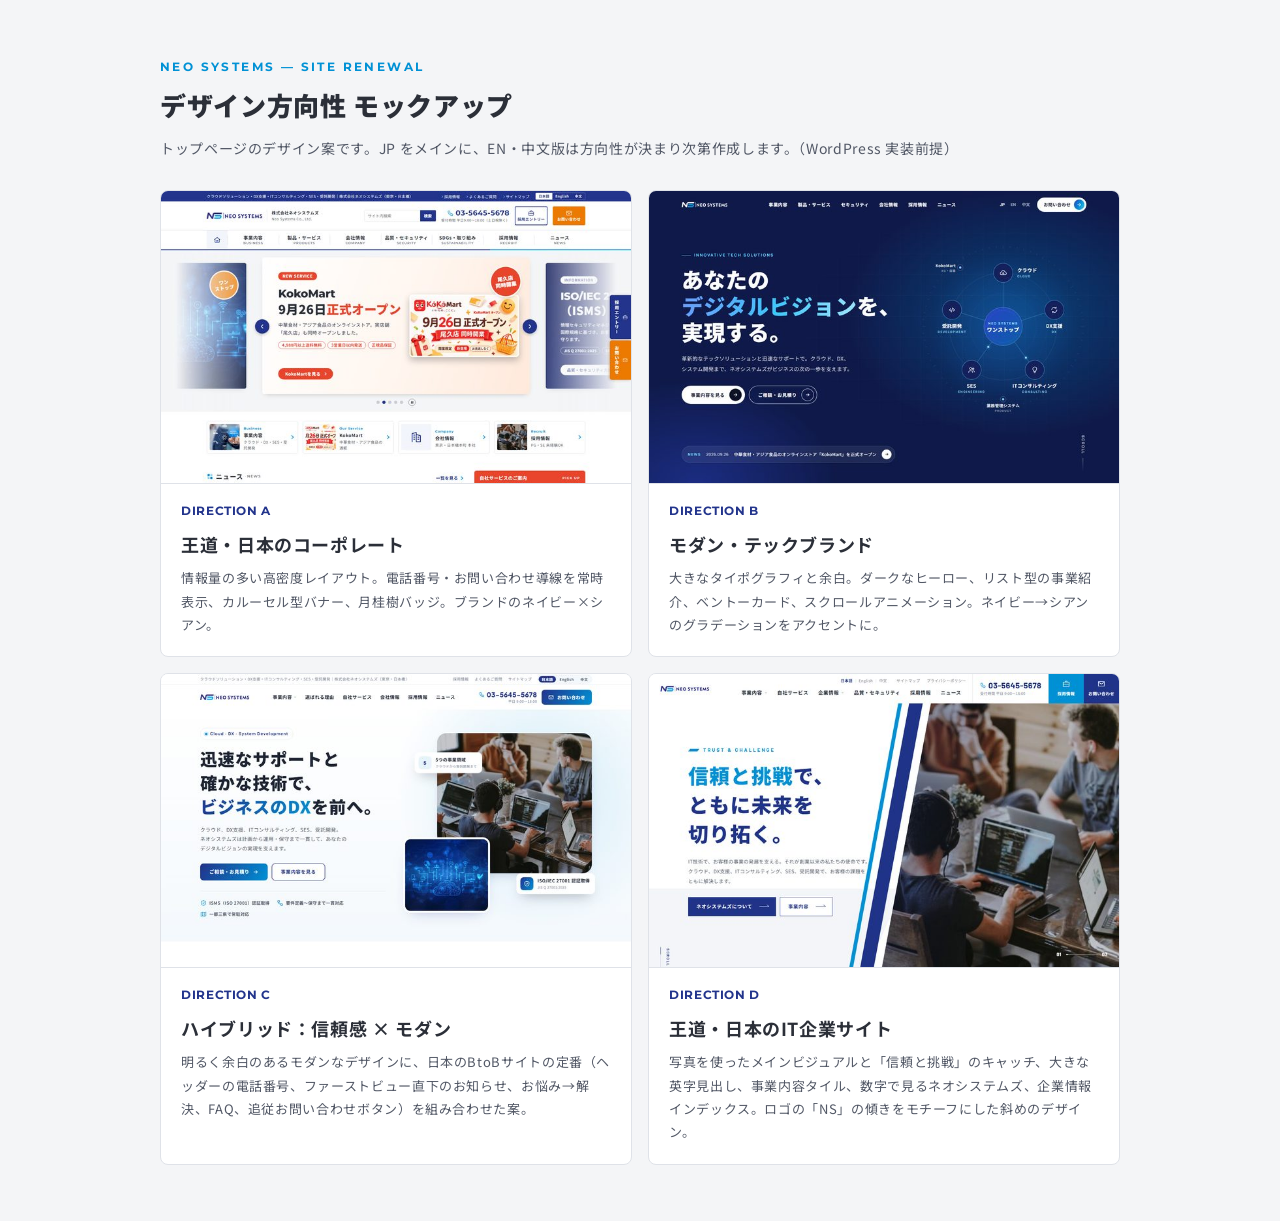
==== mockup/index.html @ b33e13f8 "Show all four directions with thumbnails in the mockup index - Restore the original Hanajirushi-base" ====
<!DOCTYPE html>
<html lang="ja">
<head>
<meta charset="utf-8">
<meta name="viewport" content="width=device-width,initial-scale=1">
<title>Neo Systems リニューアル デザイン案</title>
<link href="https://fonts.googleapis.com/css2?family=Noto+Sans+JP:wght@400;700;900&family=Montserrat:wght@600;700&display=swap" rel="stylesheet">
<style>
:root{--pri:#22348c;--acc:#0091d5;--ink:#2b2f38;--ink-2:#525866;--line:#dfe2e8;--gray:#f4f5f7}
*{box-sizing:border-box;margin:0;padding:0}
body{font-family:'Noto Sans JP',sans-serif;color:var(--ink);background:var(--gray);line-height:1.8;letter-spacing:.04em}
.wrap{width:min(960px,100% - 32px);margin:0 auto;padding:56px 0}
.k{font-family:Montserrat,sans-serif;font-size:12px;font-weight:700;letter-spacing:.2em;color:var(--acc)}
h1{font-size:26px;font-weight:900;margin-top:4px}
p.lead{color:var(--ink-2);font-size:14px;margin-top:8px}
ul{list-style:none;display:grid;grid-template-columns:repeat(auto-fill,minmax(min(380px,100%),1fr));gap:16px;margin-top:28px}
li a,li div{display:flex;flex-direction:column;gap:6px;height:100%;padding:20px;background:#fff;border:1px solid var(--line);border-radius:8px;text-decoration:none;color:inherit;transition:.2s;overflow:hidden}
li .shot{display:block;margin:-20px -20px 10px;aspect-ratio:16/10;overflow:hidden;border-bottom:1px solid var(--line);background:var(--gray)}
li .shot img{display:block;width:100%;height:100%;object-fit:cover;object-position:top;transition:transform .5s ease}
li a:hover .shot img{transform:scale(1.03)}
li a:hover{border-color:var(--pri);box-shadow:0 8px 20px -12px rgba(34,52,140,.5)}
li b{font-size:18px}
li span{font-family:Montserrat,sans-serif;font-size:12px;font-weight:700;color:var(--pri)}
li small{font-size:13px;color:var(--ink-2)}
li div{opacity:.55;border-style:dashed}
</style>
</head>
<body><div class="wrap">
<p class="k">NEO SYSTEMS — SITE RENEWAL</p>
<h1>デザイン方向性 モックアップ</h1>
<p class="lead">トップページのデザイン案です。JP をメインに、EN・中文版は方向性が決まり次第作成します。（WordPress 実装前提）</p>
<ul>
<li><a href="a-standard/ja/index.html"><span class="shot"><img src="thumbs/a-standard.jpg" alt="Direction A トップページのファーストビュー" width="720" height="450" loading="lazy"></span><span>DIRECTION A</span><b>王道・日本のコーポレート</b><small>情報量の多い高密度レイアウト。電話番号・お問い合わせ導線を常時表示、カルーセル型バナー、月桂樹バッジ。ブランドのネイビー×シアン。</small></a></li>
<li><a href="b-modern/ja/index.html"><span class="shot"><img src="thumbs/b-modern.jpg" alt="Direction B トップページのファーストビュー" width="720" height="450" loading="lazy"></span><span>DIRECTION B</span><b>モダン・テックブランド</b><small>大きなタイポグラフィと余白。ダークなヒーロー、リスト型の事業紹介、ベントーカード、スクロールアニメーション。ネイビー→シアンのグラデーションをアクセントに。</small></a></li>
<li><a href="c-hybrid/ja/index.html"><span class="shot"><img src="thumbs/c-hybrid.jpg" alt="Direction C トップページのファーストビュー" width="720" height="450" loading="lazy"></span><span>DIRECTION C</span><b>ハイブリッド：信頼感 × モダン</b><small>明るく余白のあるモダンなデザインに、日本のBtoBサイトの定番（ヘッダーの電話番号、ファーストビュー直下のお知らせ、お悩み→解決、FAQ、追従お問い合わせボタン）を組み合わせた案。</small></a></li>
<li><a href="d-corporate/ja/index.html"><span class="shot"><img src="thumbs/d-corporate.jpg" alt="Direction D トップページのファーストビュー" width="720" height="450" loading="lazy"></span><span>DIRECTION D</span><b>王道・日本のIT企業サイト</b><small>写真を使ったメインビジュアルと「信頼と挑戦」のキャッチ、大きな英字見出し、事業内容タイル、数字で見るネオシステムズ、企業情報インデックス。ロゴの「NS」の傾きをモチーフにした斜めのデザイン。</small></a></li>
</ul>
</div></body></html>
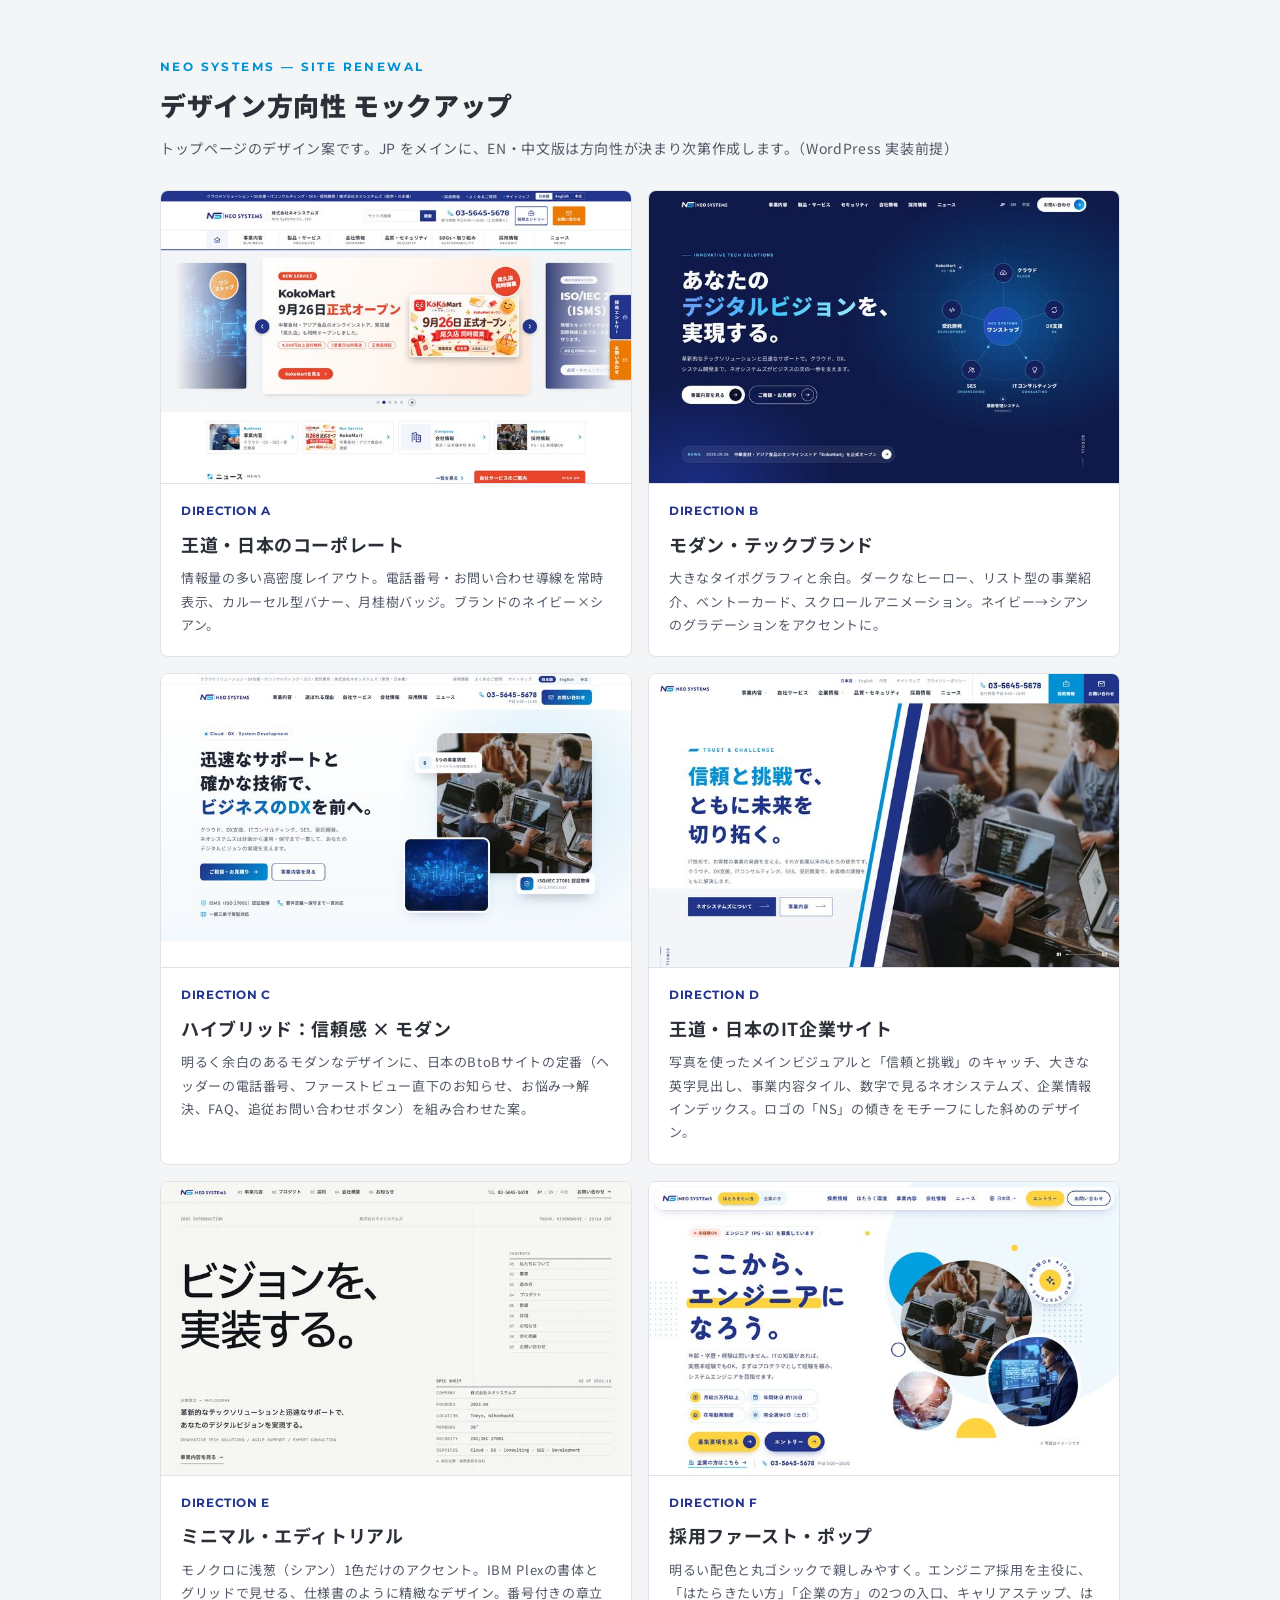
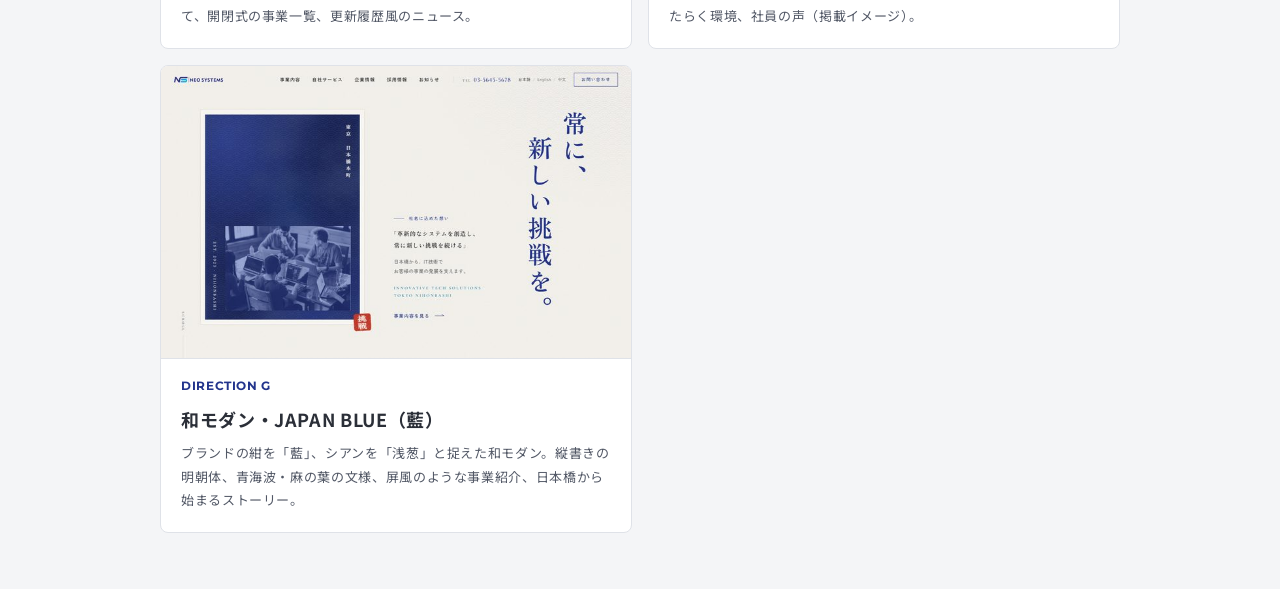
==== commit e4af17d5: "Add Directions E, F and G to the mockups - E (e-minimal): engineered minimal / editorial — monochrom" ====
--- a/mockup/index.html
+++ b/mockup/index.html
@@ -34,5 +34,8 @@
 <li><a href="b-modern/ja/index.html"><span class="shot"><img src="thumbs/b-modern.jpg" alt="Direction B トップページのファーストビュー" width="720" height="450" loading="lazy"></span><span>DIRECTION B</span><b>モダン・テックブランド</b><small>大きなタイポグラフィと余白。ダークなヒーロー、リスト型の事業紹介、ベントーカード、スクロールアニメーション。ネイビー→シアンのグラデーションをアクセントに。</small></a></li>
 <li><a href="c-hybrid/ja/index.html"><span class="shot"><img src="thumbs/c-hybrid.jpg" alt="Direction C トップページのファーストビュー" width="720" height="450" loading="lazy"></span><span>DIRECTION C</span><b>ハイブリッド：信頼感 × モダン</b><small>明るく余白のあるモダンなデザインに、日本のBtoBサイトの定番（ヘッダーの電話番号、ファーストビュー直下のお知らせ、お悩み→解決、FAQ、追従お問い合わせボタン）を組み合わせた案。</small></a></li>
 <li><a href="d-corporate/ja/index.html"><span class="shot"><img src="thumbs/d-corporate.jpg" alt="Direction D トップページのファーストビュー" width="720" height="450" loading="lazy"></span><span>DIRECTION D</span><b>王道・日本のIT企業サイト</b><small>写真を使ったメインビジュアルと「信頼と挑戦」のキャッチ、大きな英字見出し、事業内容タイル、数字で見るネオシステムズ、企業情報インデックス。ロゴの「NS」の傾きをモチーフにした斜めのデザイン。</small></a></li>
+<li><a href="e-minimal/ja/index.html"><span class="shot"><img src="thumbs/e-minimal.jpg" alt="Direction E トップページのファーストビュー" width="720" height="450" loading="lazy"></span><span>DIRECTION E</span><b>ミニマル・エディトリアル</b><small>モノクロに浅葱（シアン）1色だけのアクセント。IBM Plexの書体とグリッドで見せる、仕様書のように精緻なデザイン。番号付きの章立て、開閉式の事業一覧、更新履歴風のニュース。</small></a></li>
+<li><a href="f-people/ja/index.html"><span class="shot"><img src="thumbs/f-people.jpg" alt="Direction F トップページのファーストビュー" width="720" height="450" loading="lazy"></span><span>DIRECTION F</span><b>採用ファースト・ポップ</b><small>明るい配色と丸ゴシックで親しみやすく。エンジニア採用を主役に、「はたらきたい方」「企業の方」の2つの入口、キャリアステップ、はたらく環境、社員の声（掲載イメージ）。</small></a></li>
+<li><a href="g-japanblue/ja/index.html"><span class="shot"><img src="thumbs/g-japanblue.jpg" alt="Direction G トップページのファーストビュー" width="720" height="450" loading="lazy"></span><span>DIRECTION G</span><b>和モダン・JAPAN BLUE（藍）</b><small>ブランドの紺を「藍」、シアンを「浅葱」と捉えた和モダン。縦書きの明朝体、青海波・麻の葉の文様、屏風のような事業紹介、日本橋から始まるストーリー。</small></a></li>
 </ul>
 </div></body></html>
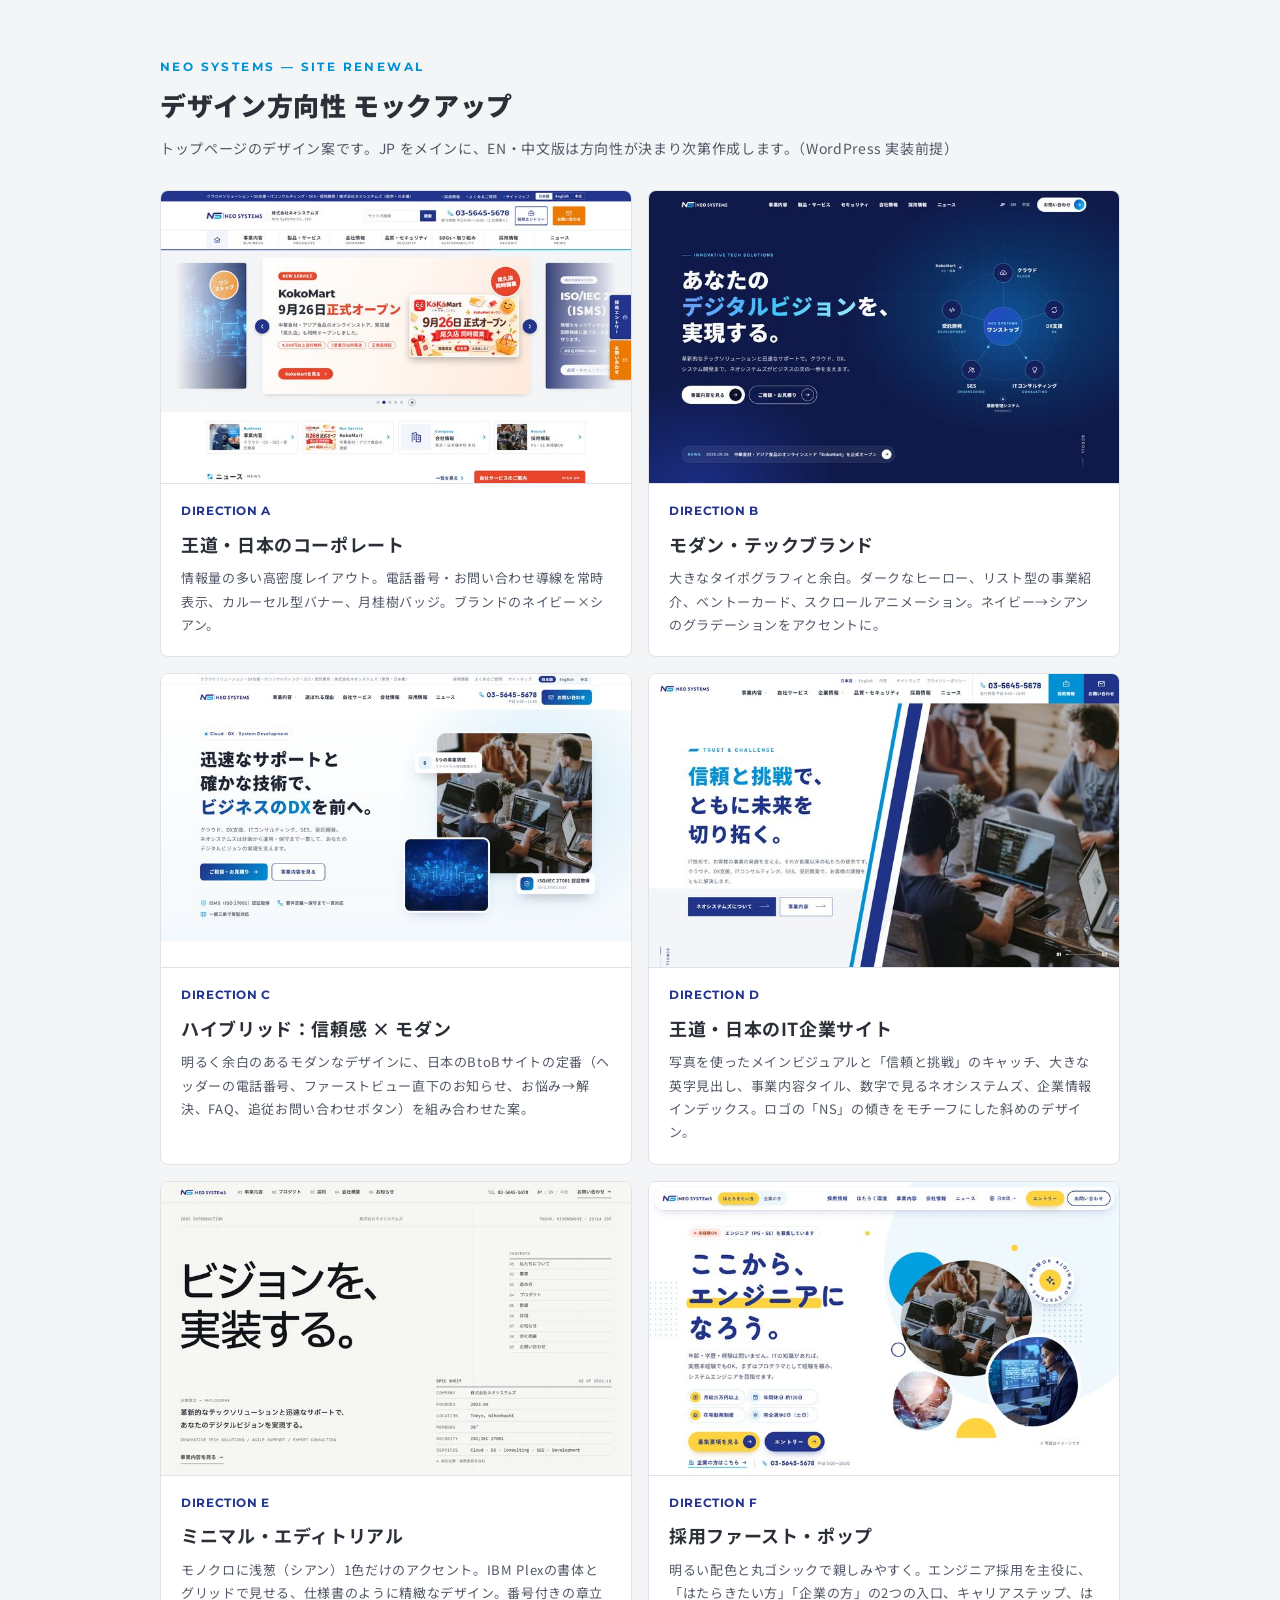
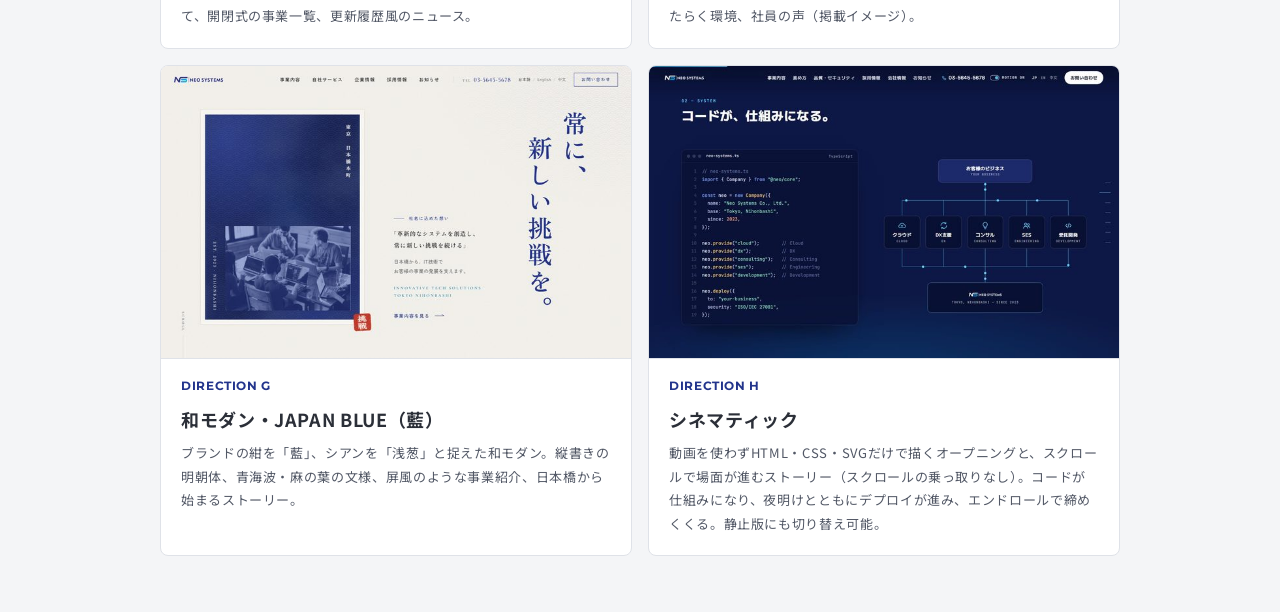
==== commit afa929a5: "Add Direction H (cinematic) to the mockups - H (h-cinematic): an opening "film" drawn only with HTML" ====
--- a/mockup/index.html
+++ b/mockup/index.html
@@ -37,5 +37,6 @@
 <li><a href="e-minimal/ja/index.html"><span class="shot"><img src="thumbs/e-minimal.jpg" alt="Direction E トップページのファーストビュー" width="720" height="450" loading="lazy"></span><span>DIRECTION E</span><b>ミニマル・エディトリアル</b><small>モノクロに浅葱（シアン）1色だけのアクセント。IBM Plexの書体とグリッドで見せる、仕様書のように精緻なデザイン。番号付きの章立て、開閉式の事業一覧、更新履歴風のニュース。</small></a></li>
 <li><a href="f-people/ja/index.html"><span class="shot"><img src="thumbs/f-people.jpg" alt="Direction F トップページのファーストビュー" width="720" height="450" loading="lazy"></span><span>DIRECTION F</span><b>採用ファースト・ポップ</b><small>明るい配色と丸ゴシックで親しみやすく。エンジニア採用を主役に、「はたらきたい方」「企業の方」の2つの入口、キャリアステップ、はたらく環境、社員の声（掲載イメージ）。</small></a></li>
 <li><a href="g-japanblue/ja/index.html"><span class="shot"><img src="thumbs/g-japanblue.jpg" alt="Direction G トップページのファーストビュー" width="720" height="450" loading="lazy"></span><span>DIRECTION G</span><b>和モダン・JAPAN BLUE（藍）</b><small>ブランドの紺を「藍」、シアンを「浅葱」と捉えた和モダン。縦書きの明朝体、青海波・麻の葉の文様、屏風のような事業紹介、日本橋から始まるストーリー。</small></a></li>
+<li><a href="h-cinematic/ja/index.html"><span class="shot"><img src="thumbs/h-cinematic.jpg" alt="Direction H コードが仕組みになる場面" width="720" height="450" loading="lazy"></span><span>DIRECTION H</span><b>シネマティック</b><small>動画を使わずHTML・CSS・SVGだけで描くオープニングと、スクロールで場面が進むストーリー（スクロールの乗っ取りなし）。コードが仕組みになり、夜明けとともにデプロイが進み、エンドロールで締めくくる。静止版にも切り替え可能。</small></a></li>
 </ul>
 </div></body></html>
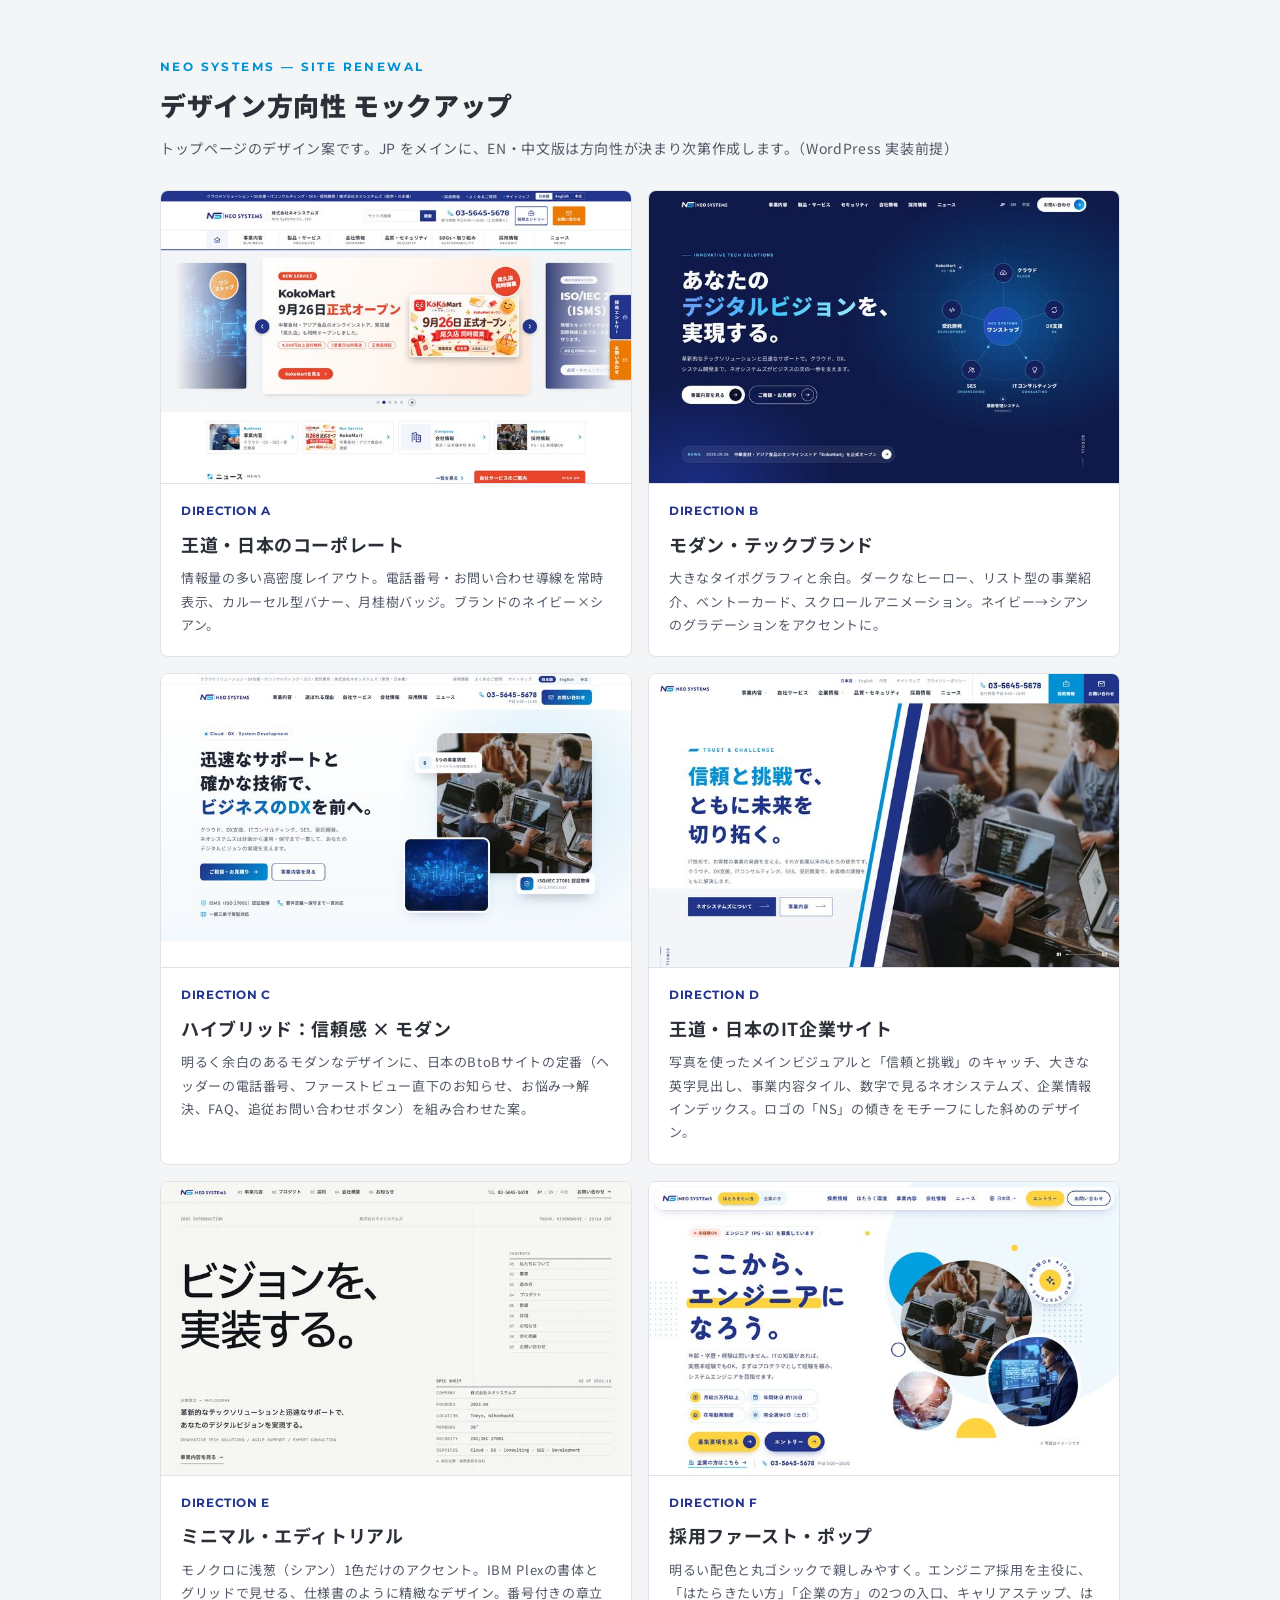
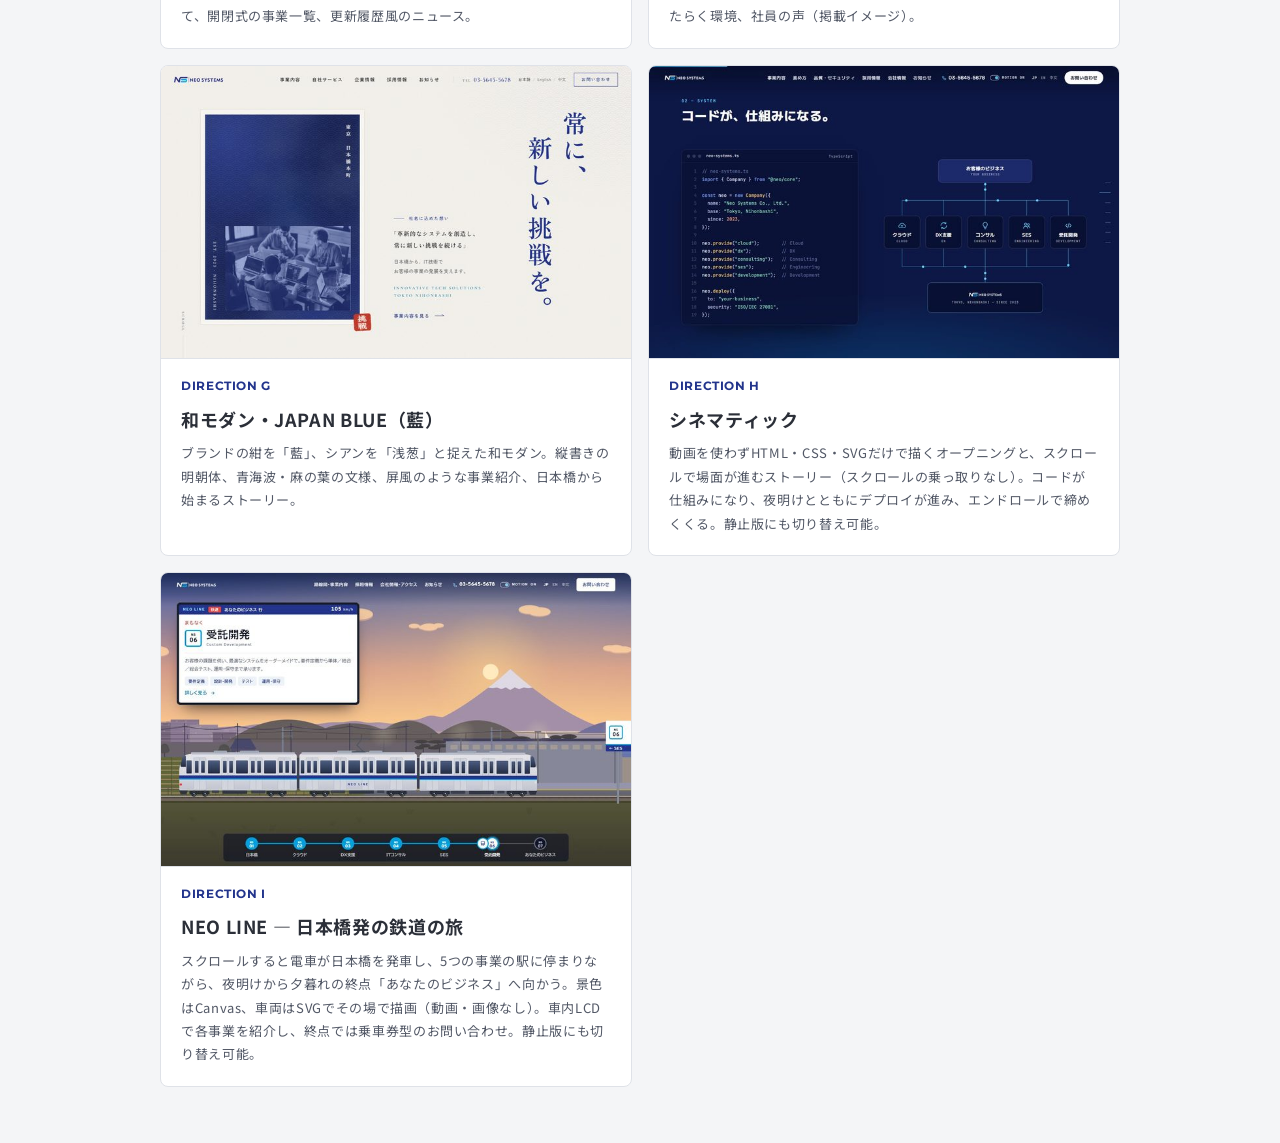
==== commit f074bbbb: "Add Direction I (NEO LINE train journey) to the mockups Co-Authored-By: Claude Opus 5.5 <noreply@ant" ====
--- a/mockup/index.html
+++ b/mockup/index.html
@@ -38,5 +38,6 @@
 <li><a href="f-people/ja/index.html"><span class="shot"><img src="thumbs/f-people.jpg" alt="Direction F トップページのファーストビュー" width="720" height="450" loading="lazy"></span><span>DIRECTION F</span><b>採用ファースト・ポップ</b><small>明るい配色と丸ゴシックで親しみやすく。エンジニア採用を主役に、「はたらきたい方」「企業の方」の2つの入口、キャリアステップ、はたらく環境、社員の声（掲載イメージ）。</small></a></li>
 <li><a href="g-japanblue/ja/index.html"><span class="shot"><img src="thumbs/g-japanblue.jpg" alt="Direction G トップページのファーストビュー" width="720" height="450" loading="lazy"></span><span>DIRECTION G</span><b>和モダン・JAPAN BLUE（藍）</b><small>ブランドの紺を「藍」、シアンを「浅葱」と捉えた和モダン。縦書きの明朝体、青海波・麻の葉の文様、屏風のような事業紹介、日本橋から始まるストーリー。</small></a></li>
 <li><a href="h-cinematic/ja/index.html"><span class="shot"><img src="thumbs/h-cinematic.jpg" alt="Direction H コードが仕組みになる場面" width="720" height="450" loading="lazy"></span><span>DIRECTION H</span><b>シネマティック</b><small>動画を使わずHTML・CSS・SVGだけで描くオープニングと、スクロールで場面が進むストーリー（スクロールの乗っ取りなし）。コードが仕組みになり、夜明けとともにデプロイが進み、エンドロールで締めくくる。静止版にも切り替え可能。</small></a></li>
+<li><a href="i-neoline/ja/index.html"><span class="shot"><img src="thumbs/i-neoline.jpg" alt="Direction I 夕暮れの中を走るNEO LINEの電車" width="720" height="450" loading="lazy"></span><span>DIRECTION I</span><b>NEO LINE ― 日本橋発の鉄道の旅</b><small>スクロールすると電車が日本橋を発車し、5つの事業の駅に停まりながら、夜明けから夕暮れの終点「あなたのビジネス」へ向かう。景色はCanvas、車両はSVGでその場で描画（動画・画像なし）。車内LCDで各事業を紹介し、終点では乗車券型のお問い合わせ。静止版にも切り替え可能。</small></a></li>
 </ul>
 </div></body></html>
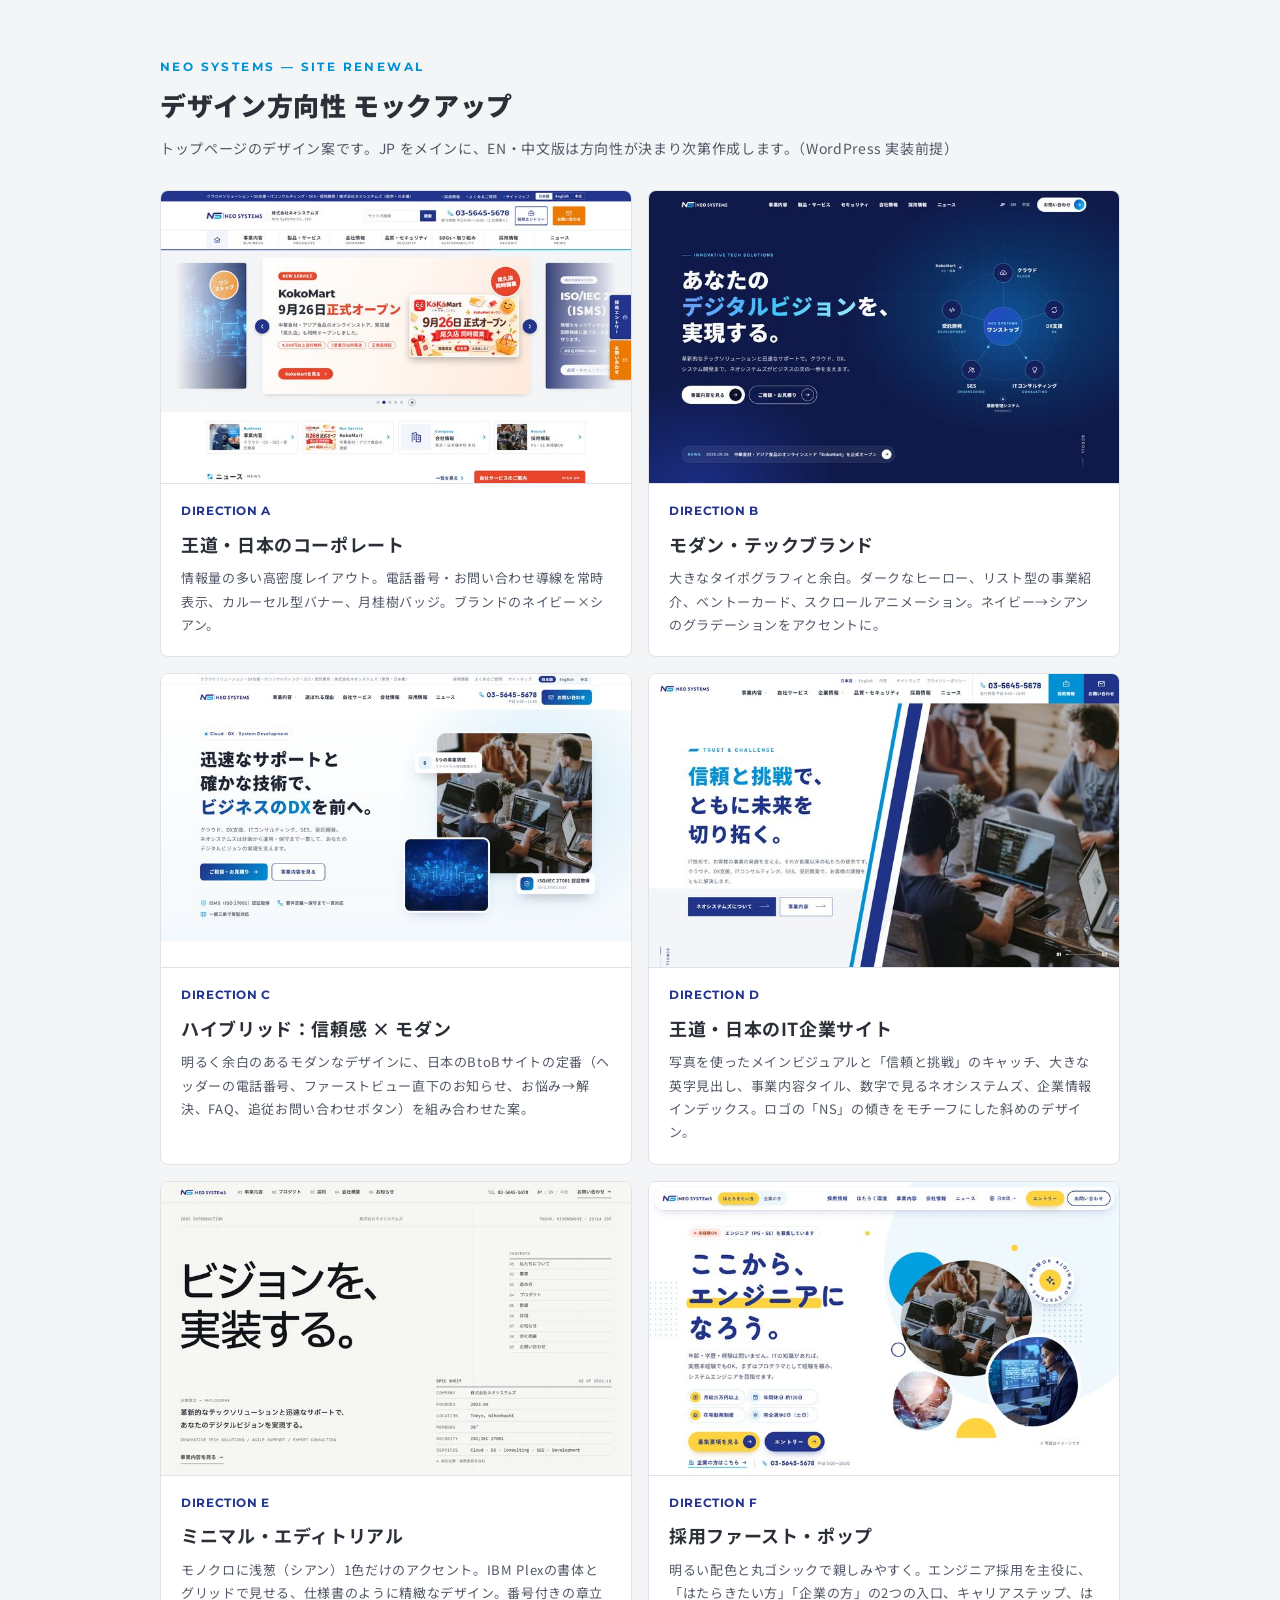
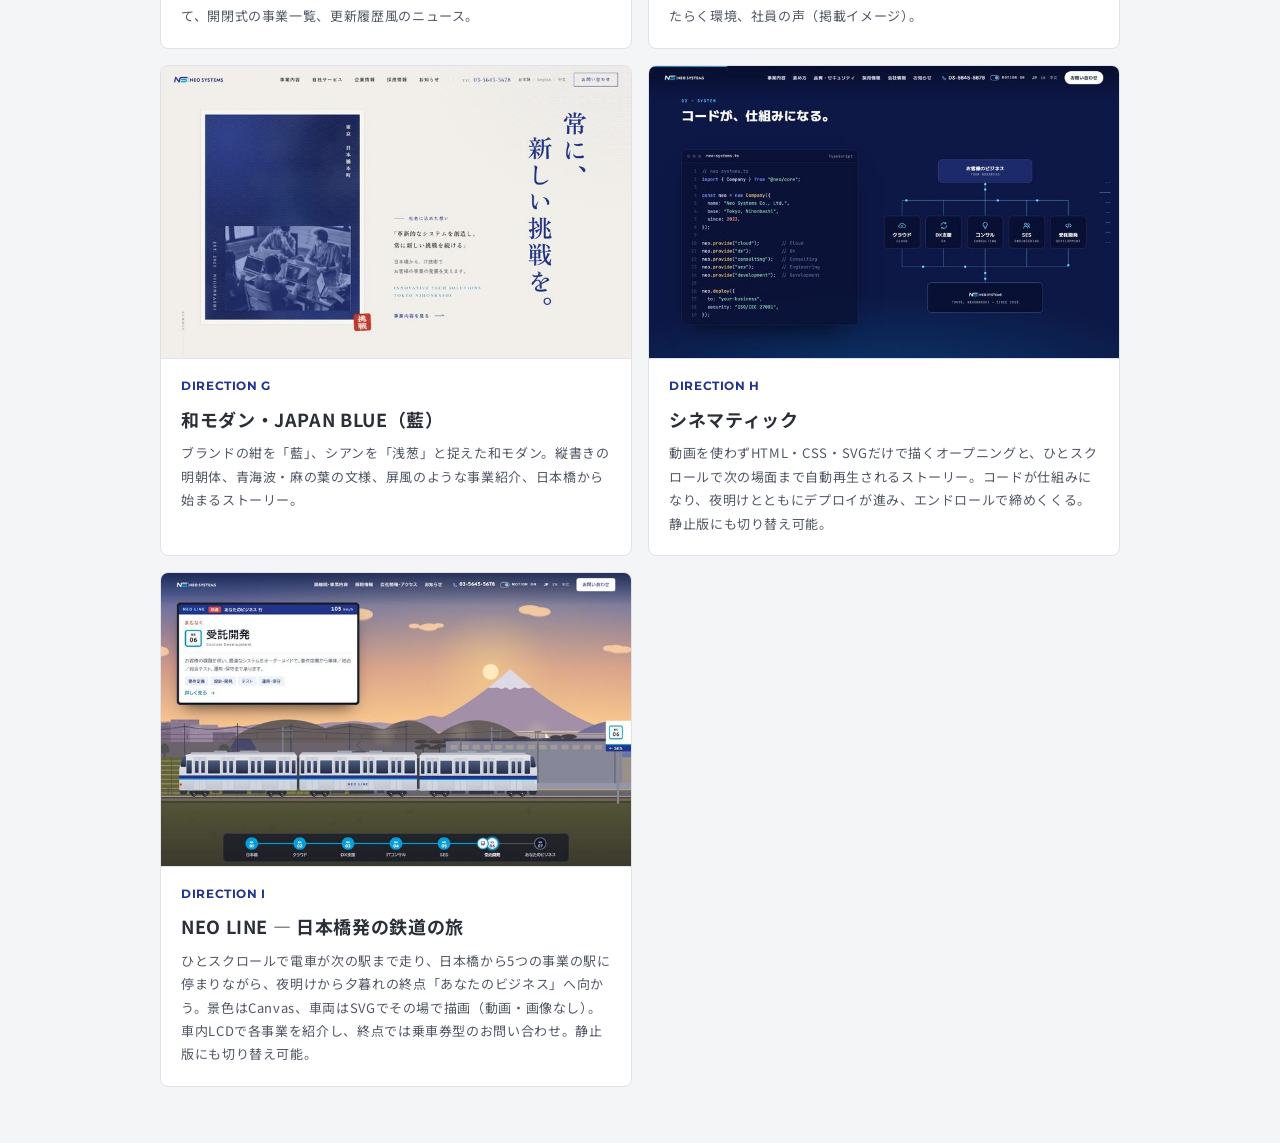
==== commit a42ffbe1: "Add scroll-triggered autoplay with fast-forward to Directions H and I One deliberate scroll, swipe o" ====
--- a/mockup/index.html
+++ b/mockup/index.html
@@ -37,7 +37,7 @@
 <li><a href="e-minimal/ja/index.html"><span class="shot"><img src="thumbs/e-minimal.jpg" alt="Direction E トップページのファーストビュー" width="720" height="450" loading="lazy"></span><span>DIRECTION E</span><b>ミニマル・エディトリアル</b><small>モノクロに浅葱（シアン）1色だけのアクセント。IBM Plexの書体とグリッドで見せる、仕様書のように精緻なデザイン。番号付きの章立て、開閉式の事業一覧、更新履歴風のニュース。</small></a></li>
 <li><a href="f-people/ja/index.html"><span class="shot"><img src="thumbs/f-people.jpg" alt="Direction F トップページのファーストビュー" width="720" height="450" loading="lazy"></span><span>DIRECTION F</span><b>採用ファースト・ポップ</b><small>明るい配色と丸ゴシックで親しみやすく。エンジニア採用を主役に、「はたらきたい方」「企業の方」の2つの入口、キャリアステップ、はたらく環境、社員の声（掲載イメージ）。</small></a></li>
 <li><a href="g-japanblue/ja/index.html"><span class="shot"><img src="thumbs/g-japanblue.jpg" alt="Direction G トップページのファーストビュー" width="720" height="450" loading="lazy"></span><span>DIRECTION G</span><b>和モダン・JAPAN BLUE（藍）</b><small>ブランドの紺を「藍」、シアンを「浅葱」と捉えた和モダン。縦書きの明朝体、青海波・麻の葉の文様、屏風のような事業紹介、日本橋から始まるストーリー。</small></a></li>
-<li><a href="h-cinematic/ja/index.html"><span class="shot"><img src="thumbs/h-cinematic.jpg" alt="Direction H コードが仕組みになる場面" width="720" height="450" loading="lazy"></span><span>DIRECTION H</span><b>シネマティック</b><small>動画を使わずHTML・CSS・SVGだけで描くオープニングと、スクロールで場面が進むストーリー（スクロールの乗っ取りなし）。コードが仕組みになり、夜明けとともにデプロイが進み、エンドロールで締めくくる。静止版にも切り替え可能。</small></a></li>
-<li><a href="i-neoline/ja/index.html"><span class="shot"><img src="thumbs/i-neoline.jpg" alt="Direction I 夕暮れの中を走るNEO LINEの電車" width="720" height="450" loading="lazy"></span><span>DIRECTION I</span><b>NEO LINE ― 日本橋発の鉄道の旅</b><small>スクロールすると電車が日本橋を発車し、5つの事業の駅に停まりながら、夜明けから夕暮れの終点「あなたのビジネス」へ向かう。景色はCanvas、車両はSVGでその場で描画（動画・画像なし）。車内LCDで各事業を紹介し、終点では乗車券型のお問い合わせ。静止版にも切り替え可能。</small></a></li>
+<li><a href="h-cinematic/ja/index.html"><span class="shot"><img src="thumbs/h-cinematic.jpg" alt="Direction H コードが仕組みになる場面" width="720" height="450" loading="lazy"></span><span>DIRECTION H</span><b>シネマティック</b><small>動画を使わずHTML・CSS・SVGだけで描くオープニングと、ひとスクロールで次の場面まで自動再生されるストーリー。コードが仕組みになり、夜明けとともにデプロイが進み、エンドロールで締めくくる。静止版にも切り替え可能。</small></a></li>
+<li><a href="i-neoline/ja/index.html"><span class="shot"><img src="thumbs/i-neoline.jpg" alt="Direction I 夕暮れの中を走るNEO LINEの電車" width="720" height="450" loading="lazy"></span><span>DIRECTION I</span><b>NEO LINE ― 日本橋発の鉄道の旅</b><small>ひとスクロールで電車が次の駅まで走り、日本橋から5つの事業の駅に停まりながら、夜明けから夕暮れの終点「あなたのビジネス」へ向かう。景色はCanvas、車両はSVGでその場で描画（動画・画像なし）。車内LCDで各事業を紹介し、終点では乗車券型のお問い合わせ。静止版にも切り替え可能。</small></a></li>
 </ul>
 </div></body></html>
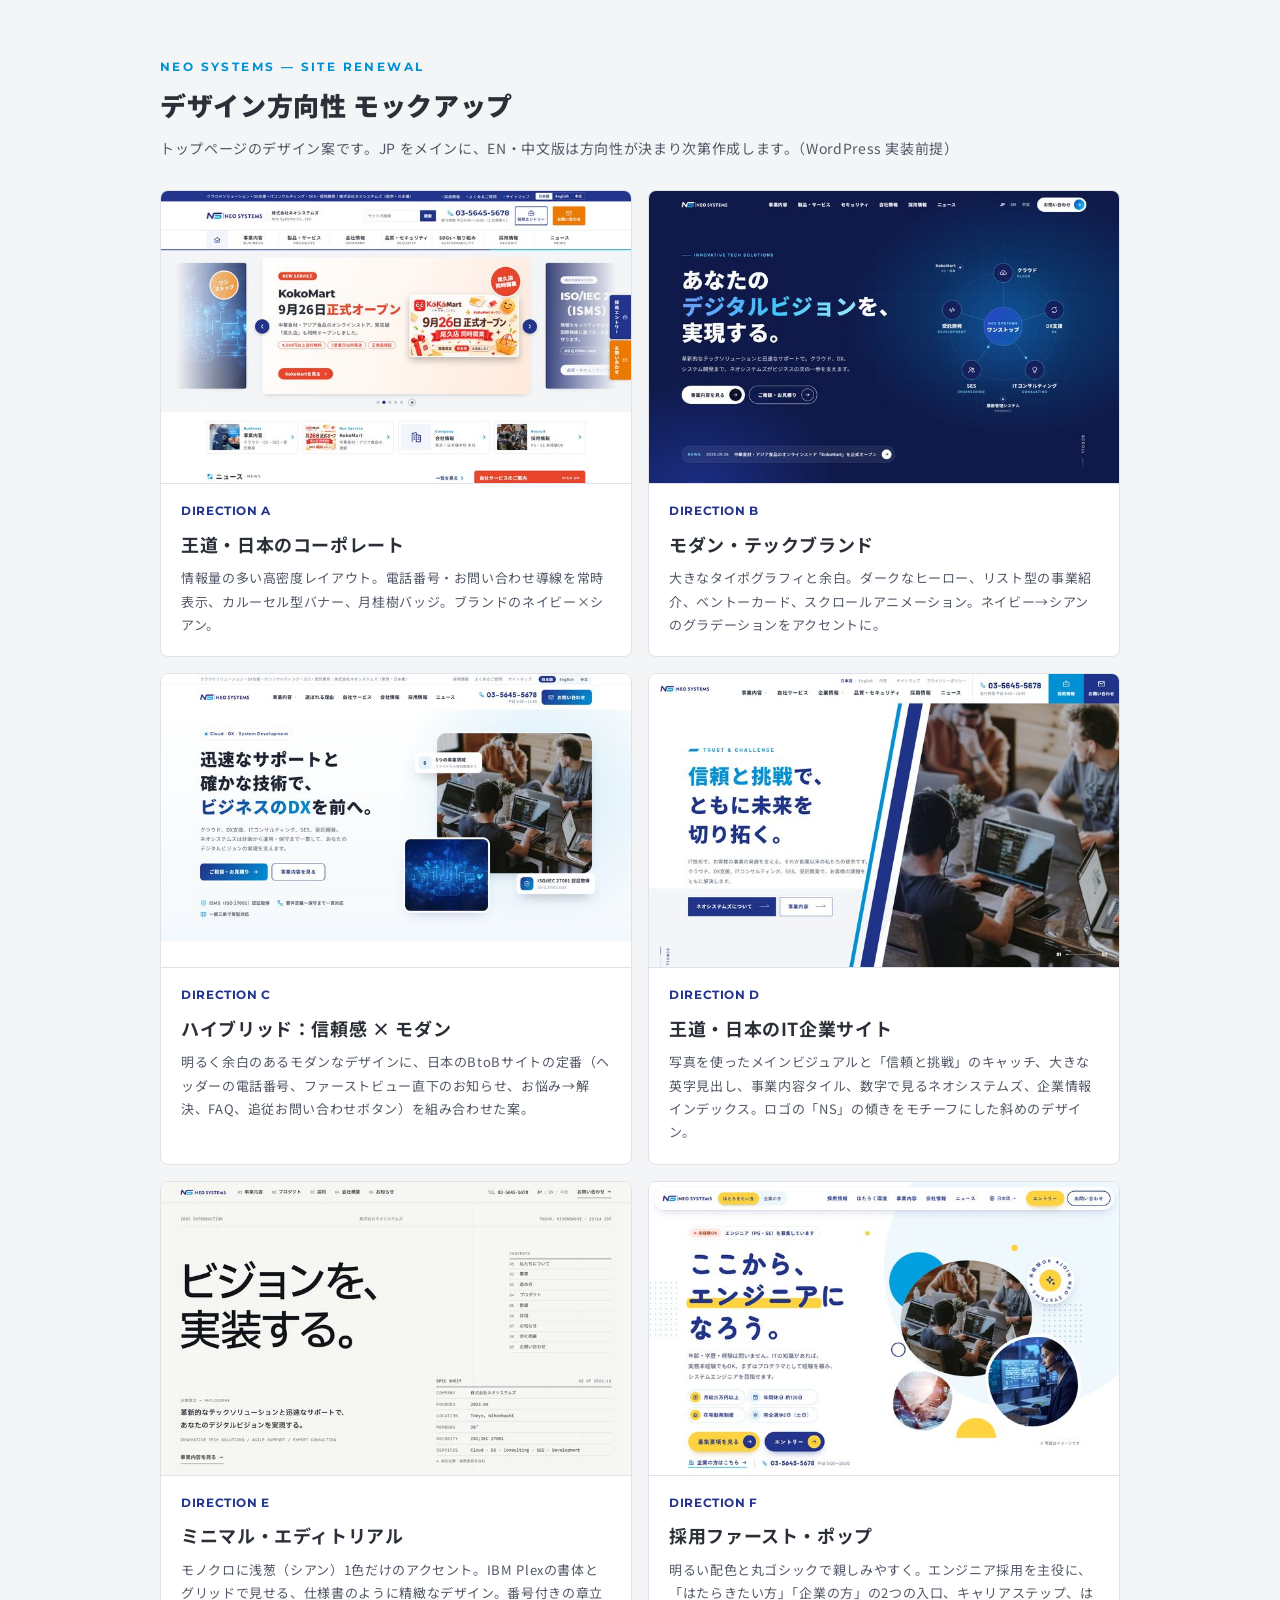
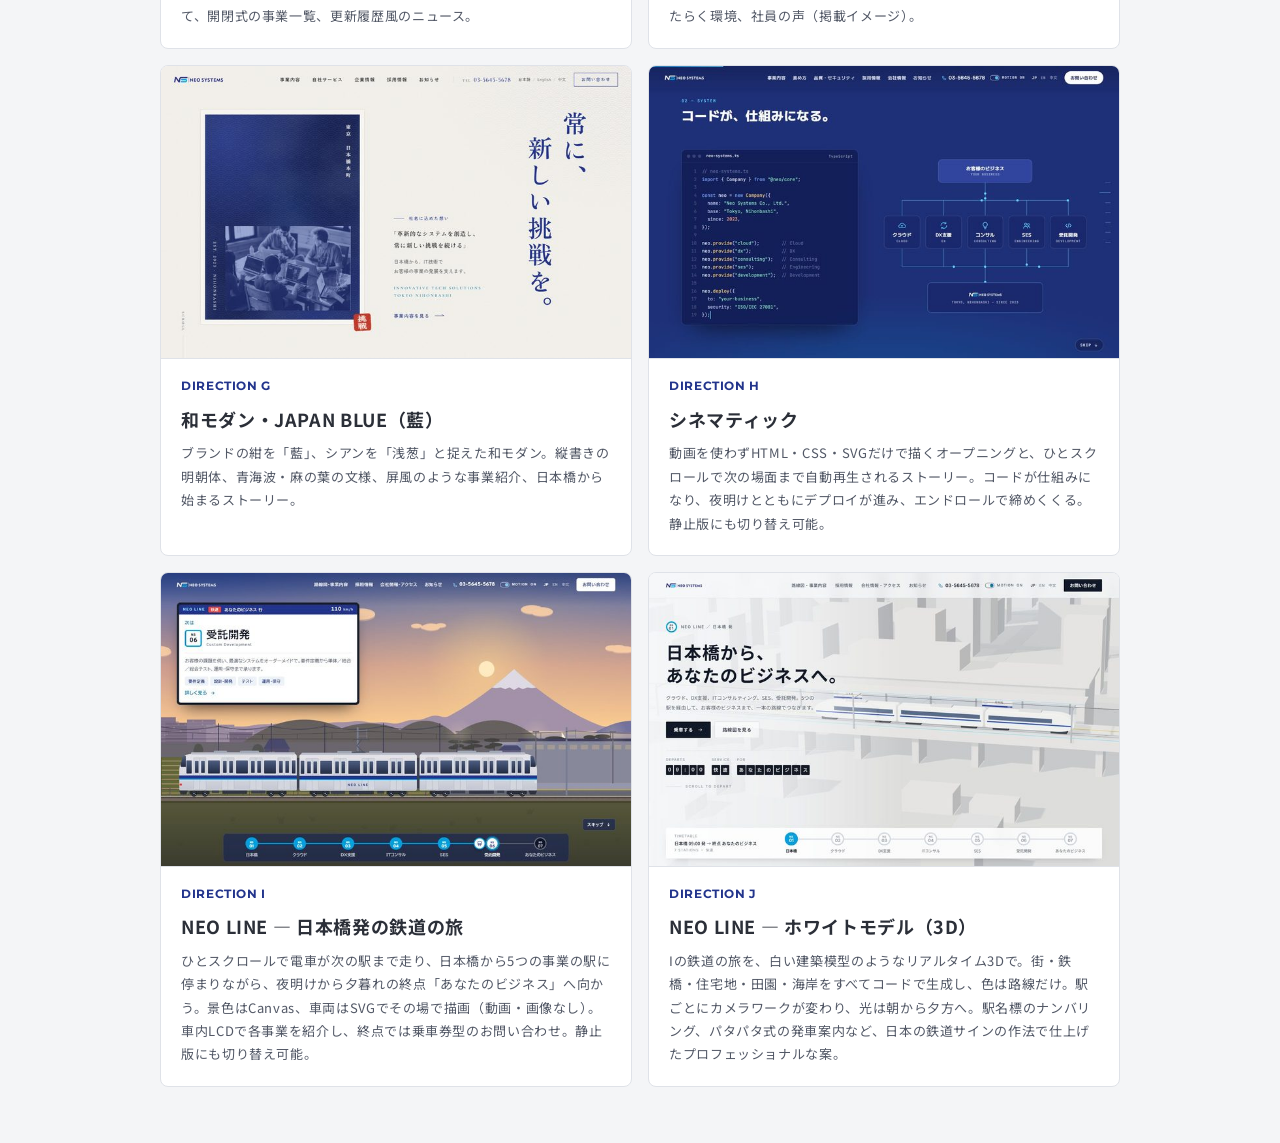
==== commit a34053b1: "Add Direction J (NEO LINE white model, real-time 3D) and the two style frames - Direction J: the NEO" ====
--- a/mockup/index.html
+++ b/mockup/index.html
@@ -39,5 +39,6 @@
 <li><a href="g-japanblue/ja/index.html"><span class="shot"><img src="thumbs/g-japanblue.jpg" alt="Direction G トップページのファーストビュー" width="720" height="450" loading="lazy"></span><span>DIRECTION G</span><b>和モダン・JAPAN BLUE（藍）</b><small>ブランドの紺を「藍」、シアンを「浅葱」と捉えた和モダン。縦書きの明朝体、青海波・麻の葉の文様、屏風のような事業紹介、日本橋から始まるストーリー。</small></a></li>
 <li><a href="h-cinematic/ja/index.html"><span class="shot"><img src="thumbs/h-cinematic.jpg" alt="Direction H コードが仕組みになる場面" width="720" height="450" loading="lazy"></span><span>DIRECTION H</span><b>シネマティック</b><small>動画を使わずHTML・CSS・SVGだけで描くオープニングと、ひとスクロールで次の場面まで自動再生されるストーリー。コードが仕組みになり、夜明けとともにデプロイが進み、エンドロールで締めくくる。静止版にも切り替え可能。</small></a></li>
 <li><a href="i-neoline/ja/index.html"><span class="shot"><img src="thumbs/i-neoline.jpg" alt="Direction I 夕暮れの中を走るNEO LINEの電車" width="720" height="450" loading="lazy"></span><span>DIRECTION I</span><b>NEO LINE ― 日本橋発の鉄道の旅</b><small>ひとスクロールで電車が次の駅まで走り、日本橋から5つの事業の駅に停まりながら、夜明けから夕暮れの終点「あなたのビジネス」へ向かう。景色はCanvas、車両はSVGでその場で描画（動画・画像なし）。車内LCDで各事業を紹介し、終点では乗車券型のお問い合わせ。静止版にも切り替え可能。</small></a></li>
+<li><a href="j-model/ja/index.html"><span class="shot"><img src="thumbs/j-model.jpg" alt="Direction J 白い建築模型の街を走るNEO LINEの電車" width="720" height="450" loading="lazy"></span><span>DIRECTION J</span><b>NEO LINE ― ホワイトモデル（3D）</b><small>Iの鉄道の旅を、白い建築模型のようなリアルタイム3Dで。街・鉄橋・住宅地・田園・海岸をすべてコードで生成し、色は路線だけ。駅ごとにカメラワークが変わり、光は朝から夕方へ。駅名標のナンバリング、パタパタ式の発車案内など、日本の鉄道サインの作法で仕上げたプロフェッショナルな案。</small></a></li>
 </ul>
 </div></body></html>
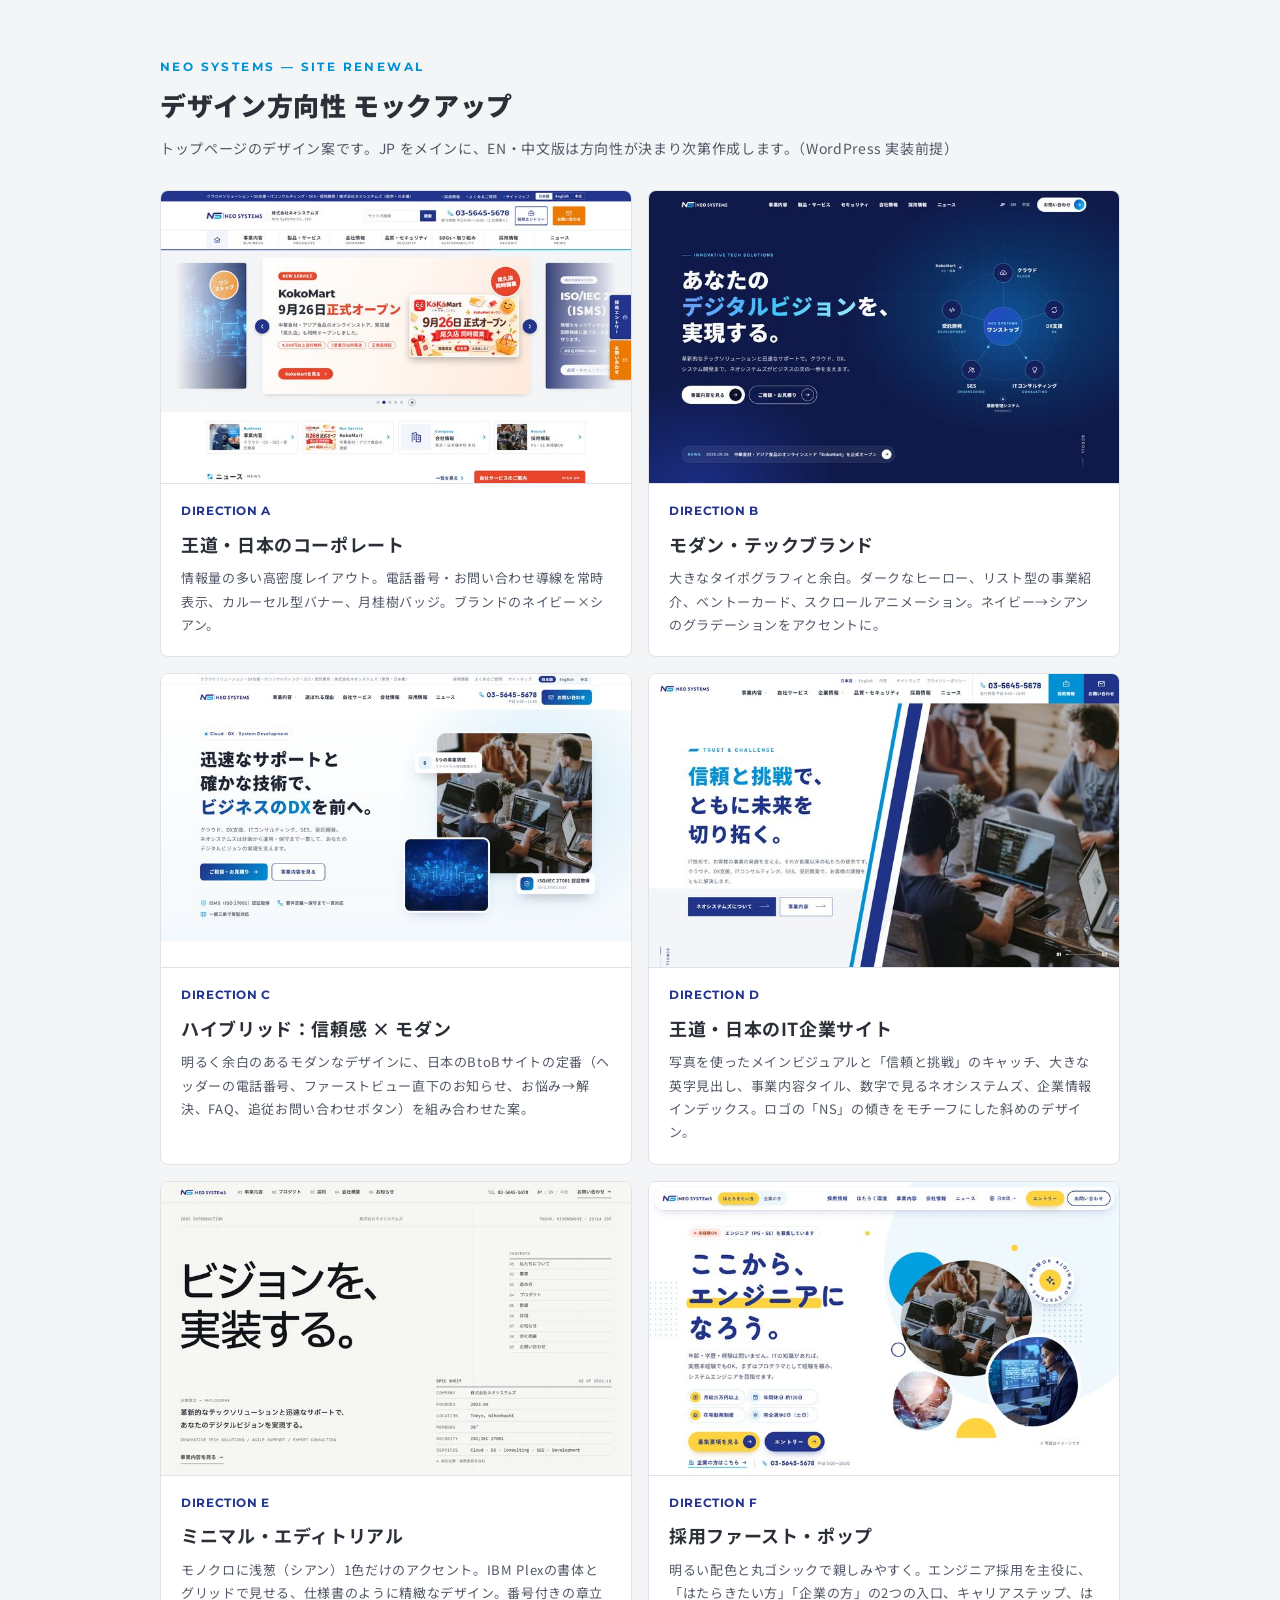
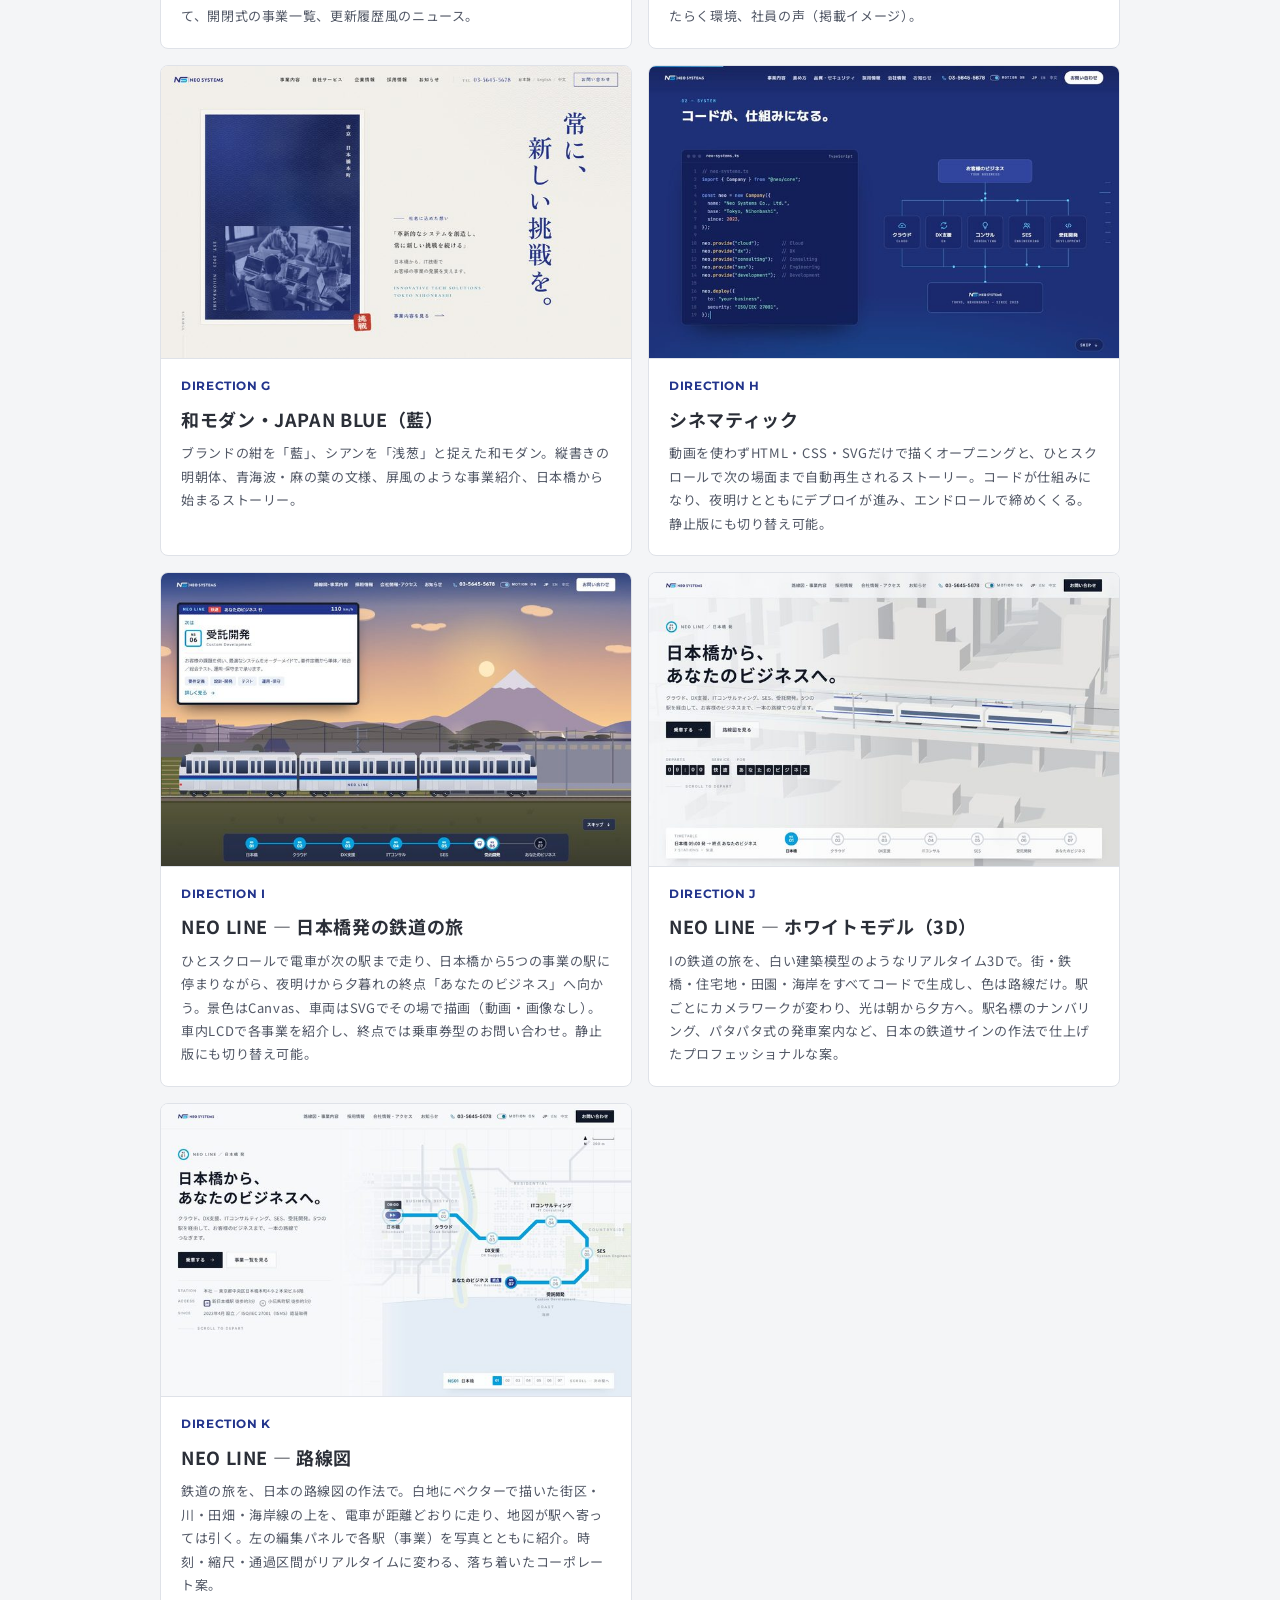
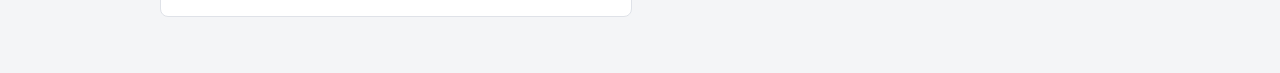
==== commit aa32dd41: "Add Direction K (NEO LINE route map) The NEO LINE journey told on a railway line map: a vector map b" ====
--- a/mockup/index.html
+++ b/mockup/index.html
@@ -40,5 +40,6 @@
 <li><a href="h-cinematic/ja/index.html"><span class="shot"><img src="thumbs/h-cinematic.jpg" alt="Direction H コードが仕組みになる場面" width="720" height="450" loading="lazy"></span><span>DIRECTION H</span><b>シネマティック</b><small>動画を使わずHTML・CSS・SVGだけで描くオープニングと、ひとスクロールで次の場面まで自動再生されるストーリー。コードが仕組みになり、夜明けとともにデプロイが進み、エンドロールで締めくくる。静止版にも切り替え可能。</small></a></li>
 <li><a href="i-neoline/ja/index.html"><span class="shot"><img src="thumbs/i-neoline.jpg" alt="Direction I 夕暮れの中を走るNEO LINEの電車" width="720" height="450" loading="lazy"></span><span>DIRECTION I</span><b>NEO LINE ― 日本橋発の鉄道の旅</b><small>ひとスクロールで電車が次の駅まで走り、日本橋から5つの事業の駅に停まりながら、夜明けから夕暮れの終点「あなたのビジネス」へ向かう。景色はCanvas、車両はSVGでその場で描画（動画・画像なし）。車内LCDで各事業を紹介し、終点では乗車券型のお問い合わせ。静止版にも切り替え可能。</small></a></li>
 <li><a href="j-model/ja/index.html"><span class="shot"><img src="thumbs/j-model.jpg" alt="Direction J 白い建築模型の街を走るNEO LINEの電車" width="720" height="450" loading="lazy"></span><span>DIRECTION J</span><b>NEO LINE ― ホワイトモデル（3D）</b><small>Iの鉄道の旅を、白い建築模型のようなリアルタイム3Dで。街・鉄橋・住宅地・田園・海岸をすべてコードで生成し、色は路線だけ。駅ごとにカメラワークが変わり、光は朝から夕方へ。駅名標のナンバリング、パタパタ式の発車案内など、日本の鉄道サインの作法で仕上げたプロフェッショナルな案。</small></a></li>
+<li><a href="k-route/ja/index.html"><span class="shot"><img src="thumbs/k-route.jpg" alt="Direction K NEO LINEの路線図" width="720" height="450" loading="lazy"></span><span>DIRECTION K</span><b>NEO LINE ― 路線図</b><small>鉄道の旅を、日本の路線図の作法で。白地にベクターで描いた街区・川・田畑・海岸線の上を、電車が距離どおりに走り、地図が駅へ寄っては引く。左の編集パネルで各駅（事業）を写真とともに紹介。時刻・縮尺・通過区間がリアルタイムに変わる、落ち着いたコーポレート案。</small></a></li>
 </ul>
 </div></body></html>
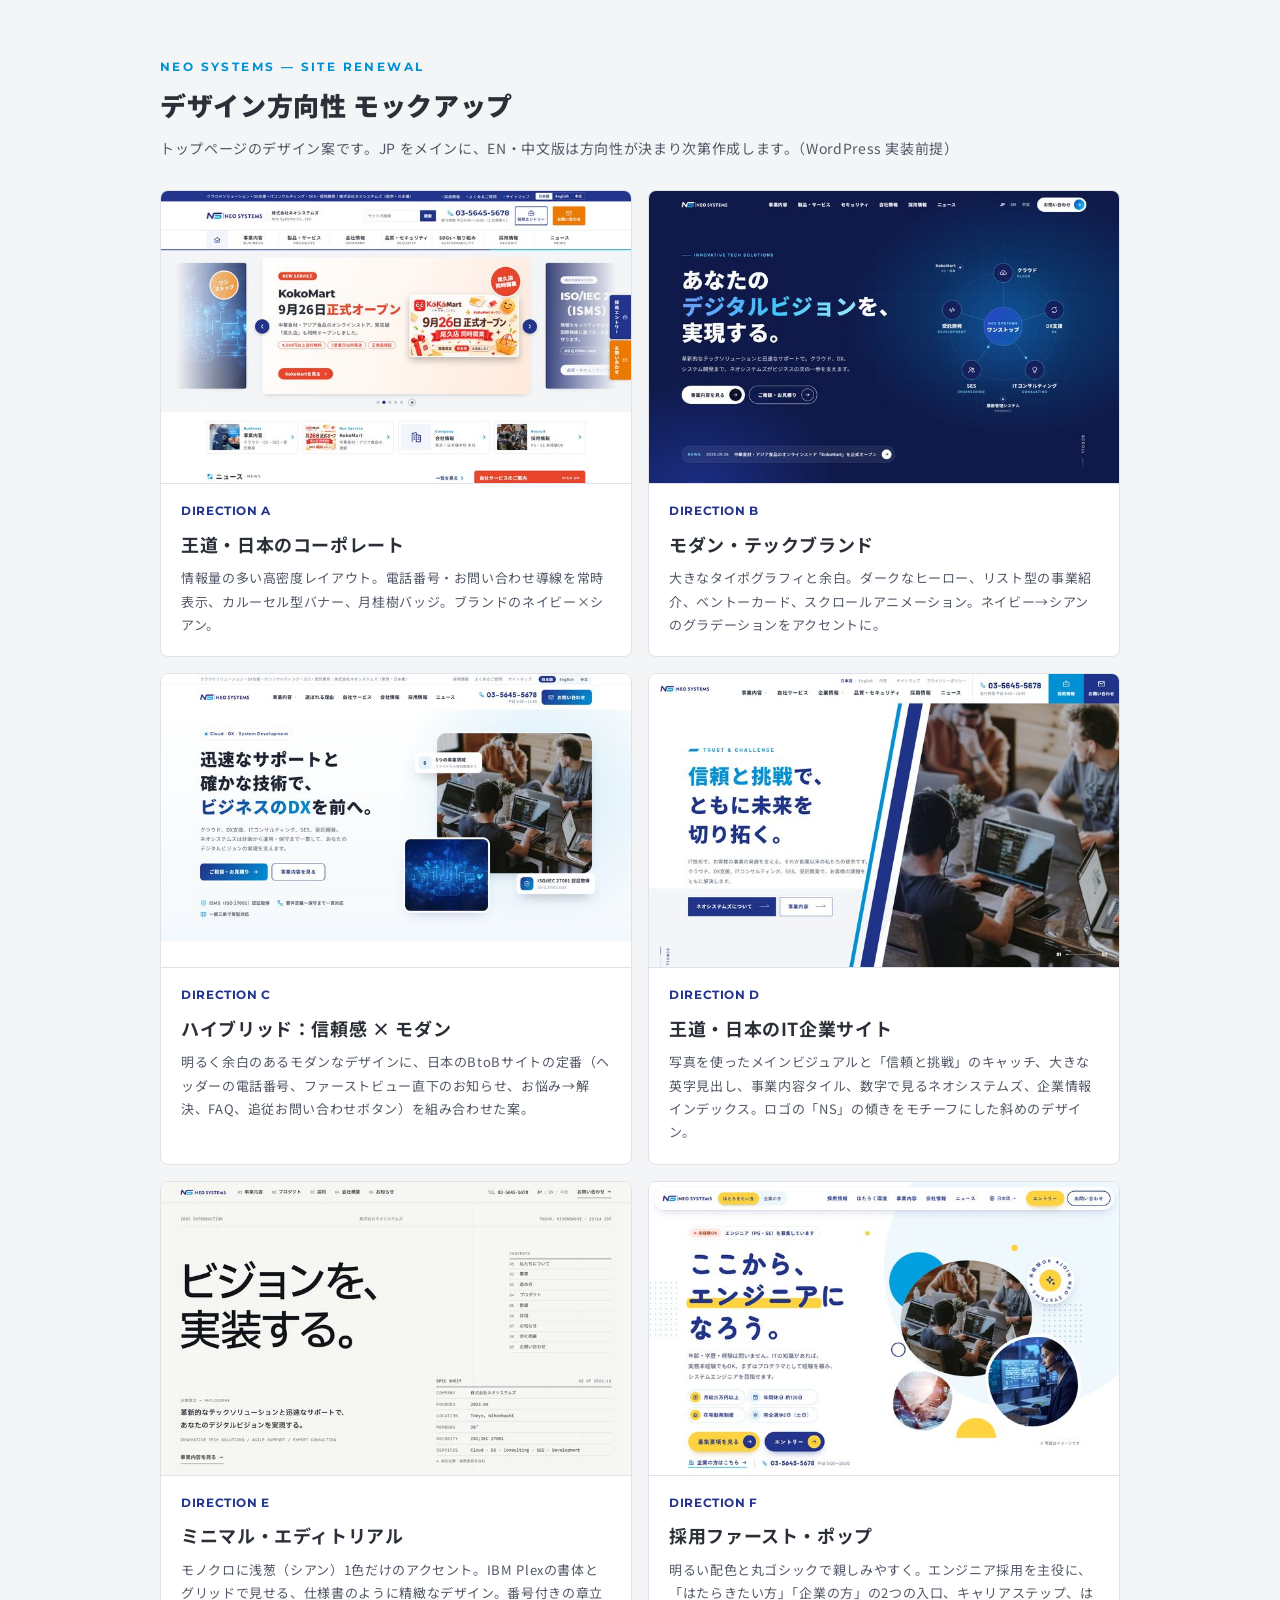
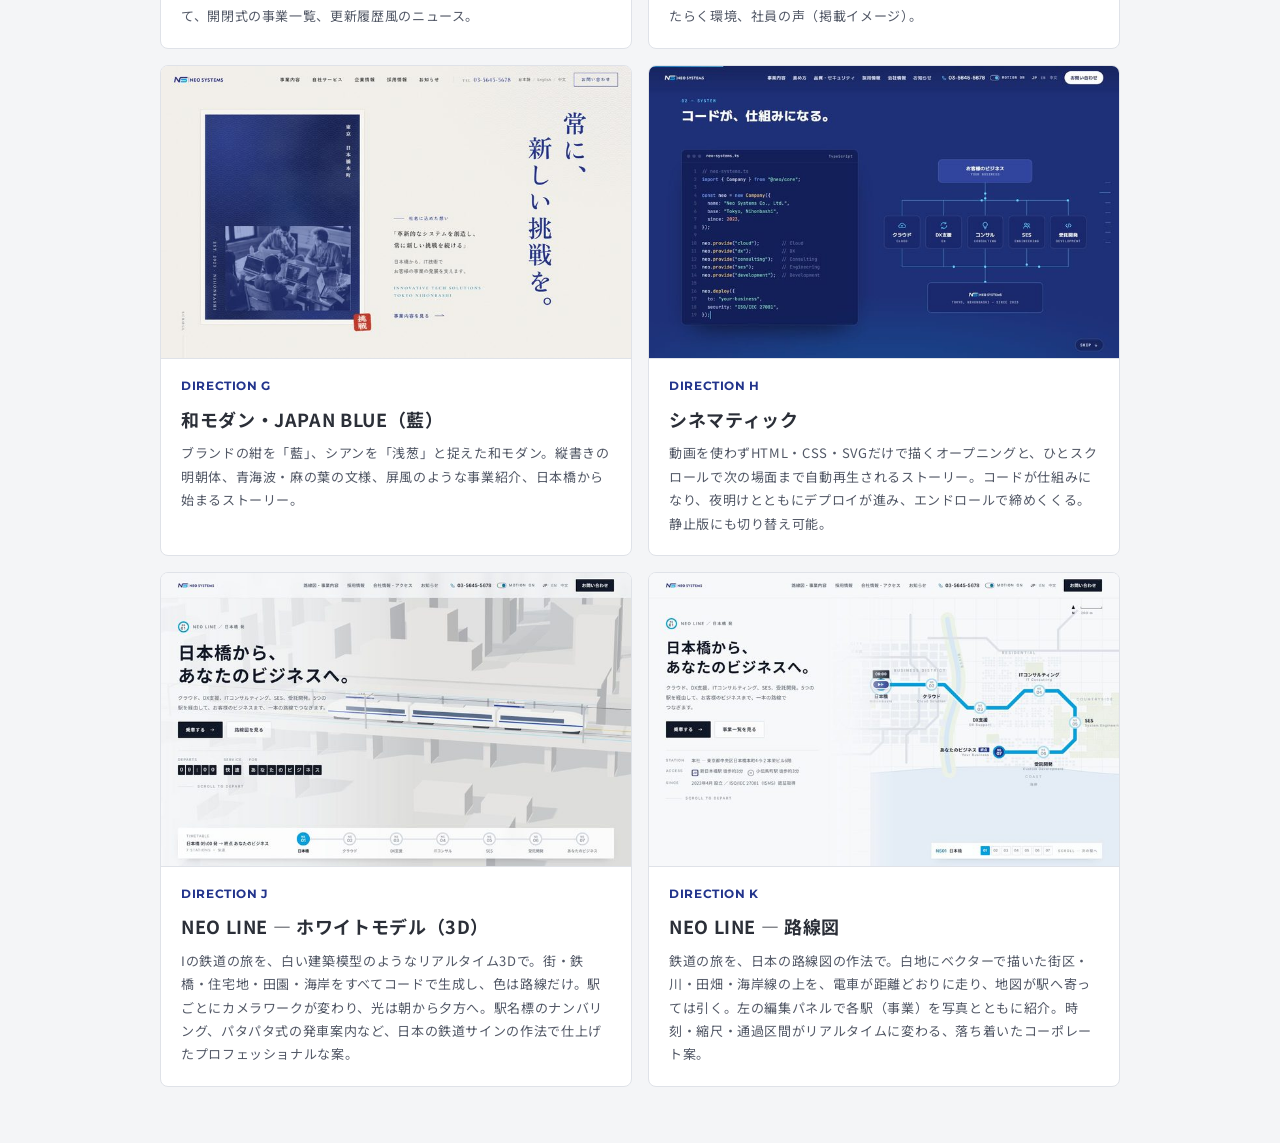
==== commit ada3c448: "Redesign Direction K's lower sections and remove Direction I - K: everything below the route map reb" ====
--- a/mockup/index.html
+++ b/mockup/index.html
@@ -38,7 +38,6 @@
 <li><a href="f-people/ja/index.html"><span class="shot"><img src="thumbs/f-people.jpg" alt="Direction F トップページのファーストビュー" width="720" height="450" loading="lazy"></span><span>DIRECTION F</span><b>採用ファースト・ポップ</b><small>明るい配色と丸ゴシックで親しみやすく。エンジニア採用を主役に、「はたらきたい方」「企業の方」の2つの入口、キャリアステップ、はたらく環境、社員の声（掲載イメージ）。</small></a></li>
 <li><a href="g-japanblue/ja/index.html"><span class="shot"><img src="thumbs/g-japanblue.jpg" alt="Direction G トップページのファーストビュー" width="720" height="450" loading="lazy"></span><span>DIRECTION G</span><b>和モダン・JAPAN BLUE（藍）</b><small>ブランドの紺を「藍」、シアンを「浅葱」と捉えた和モダン。縦書きの明朝体、青海波・麻の葉の文様、屏風のような事業紹介、日本橋から始まるストーリー。</small></a></li>
 <li><a href="h-cinematic/ja/index.html"><span class="shot"><img src="thumbs/h-cinematic.jpg" alt="Direction H コードが仕組みになる場面" width="720" height="450" loading="lazy"></span><span>DIRECTION H</span><b>シネマティック</b><small>動画を使わずHTML・CSS・SVGだけで描くオープニングと、ひとスクロールで次の場面まで自動再生されるストーリー。コードが仕組みになり、夜明けとともにデプロイが進み、エンドロールで締めくくる。静止版にも切り替え可能。</small></a></li>
-<li><a href="i-neoline/ja/index.html"><span class="shot"><img src="thumbs/i-neoline.jpg" alt="Direction I 夕暮れの中を走るNEO LINEの電車" width="720" height="450" loading="lazy"></span><span>DIRECTION I</span><b>NEO LINE ― 日本橋発の鉄道の旅</b><small>ひとスクロールで電車が次の駅まで走り、日本橋から5つの事業の駅に停まりながら、夜明けから夕暮れの終点「あなたのビジネス」へ向かう。景色はCanvas、車両はSVGでその場で描画（動画・画像なし）。車内LCDで各事業を紹介し、終点では乗車券型のお問い合わせ。静止版にも切り替え可能。</small></a></li>
 <li><a href="j-model/ja/index.html"><span class="shot"><img src="thumbs/j-model.jpg" alt="Direction J 白い建築模型の街を走るNEO LINEの電車" width="720" height="450" loading="lazy"></span><span>DIRECTION J</span><b>NEO LINE ― ホワイトモデル（3D）</b><small>Iの鉄道の旅を、白い建築模型のようなリアルタイム3Dで。街・鉄橋・住宅地・田園・海岸をすべてコードで生成し、色は路線だけ。駅ごとにカメラワークが変わり、光は朝から夕方へ。駅名標のナンバリング、パタパタ式の発車案内など、日本の鉄道サインの作法で仕上げたプロフェッショナルな案。</small></a></li>
 <li><a href="k-route/ja/index.html"><span class="shot"><img src="thumbs/k-route.jpg" alt="Direction K NEO LINEの路線図" width="720" height="450" loading="lazy"></span><span>DIRECTION K</span><b>NEO LINE ― 路線図</b><small>鉄道の旅を、日本の路線図の作法で。白地にベクターで描いた街区・川・田畑・海岸線の上を、電車が距離どおりに走り、地図が駅へ寄っては引く。左の編集パネルで各駅（事業）を写真とともに紹介。時刻・縮尺・通過区間がリアルタイムに変わる、落ち着いたコーポレート案。</small></a></li>
 </ul>
